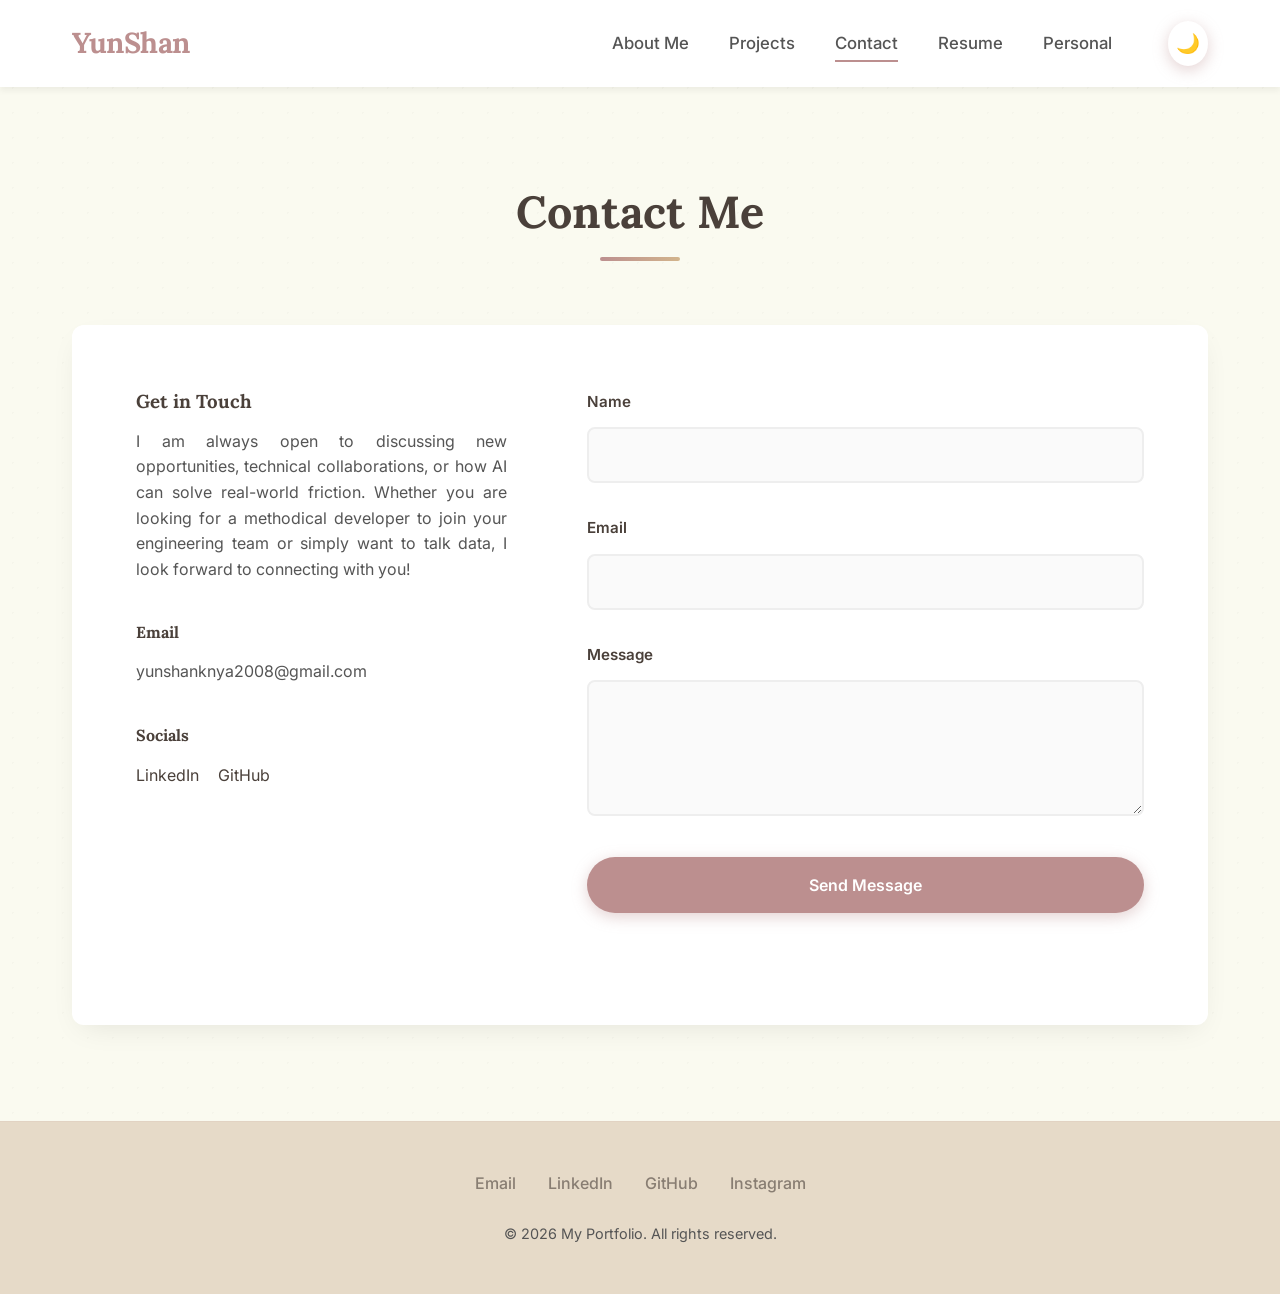
==== contact.html @ 9183bbd9 "linkchange" ====
<!DOCTYPE html>
<html lang="en">

<head>
    <meta charset="UTF-8">
    <meta name="viewport" content="width=device-width, initial-scale=1.0">
    <title>YunShan - Contact</title>
    <link rel="stylesheet" href="style.css">
    <link
        href="https://fonts.googleapis.com/css2?family=Inter:wght@400;500;600&family=Lora:wght@500;600;700&display=swap"
        rel="stylesheet">
    <script>
        (function () {
            const savedTheme = localStorage.getItem('theme');
            if (savedTheme === 'dark') {
                document.documentElement.setAttribute('data-theme', 'dark');
            }
        })();
    </script>
</head>

<body>
    <nav class="navbar">
        <div class="container navbar-container">
            <a href="index.html" class="navbar-logo">YunShan</a>

            <div class="navbar-toggle" id="mobile-menu">
                <span class="bar"></span>
                <span class="bar"></span>
                <span class="bar"></span>
            </div>

            <div class="navbar-menu">
                <a href="index.html" class="navbar-link">About Me</a>
                <a href="projects.html" class="navbar-link">Projects</a>
                <a href="contact.html" class="navbar-link active">Contact</a>
                <a href="resume.html" class="navbar-link">Resume</a>
                <a href="personal.html" class="navbar-link">Personal</a>
            </div>
        </div>
    </nav>

    <main>
        <div class="contact-page section">
            <div class="container">
                <h2 class="section-title">Contact Me</h2>

                <div class="contact-container">
                    <div class="contact-info">
                        <h3>Get in Touch</h3>
                        <p> I am always open to discussing new opportunities, technical collaborations, or how AI can
                            solve real-world friction.
                            Whether you are looking for a methodical developer to join your engineering team or simply
                            want to talk data, I look forward to connecting with you!
                        </p>

                        <div class="info-item">
                            <h4>Email</h4>
                            <p><a href="mailto:yunshanknya2008@gmail.com"
                                    style="color: inherit; text-decoration: none;">yunshanknya2008@gmail.com</a></p>
                        </div>

                        <div class="info-item">
                            <h4>Socials</h4>
                            <div class="social-links">
                                <a href="https://www.linkedin.com/in/yun-shan-knya-b879a43aa/"
                                    target="_blank">LinkedIn</a>
                                <a href="https://github.com/ys-yunshan" target="_blank">GitHub</a>
                            </div>
                        </div>
                    </div>

                    <form class="contact-form" action="#" method="POST">
                        <div class="form-group">
                            <label for="name">Name</label>
                            <input type="text" id="name" name="name" required>
                        </div>

                        <div class="form-group">
                            <label for="email">Email</label>
                            <input type="email" id="email" name="email" required>
                        </div>

                        <div class="form-group">
                            <label for="message">Message</label>
                            <textarea id="message" name="message" rows="5" required></textarea>
                        </div>

                        <button type="submit" class="btn">Send Message</button>
                        <div class="form-message" id="form-message"></div>
                    </form>
                </div>
            </div>
        </div>
    </main>

    <footer class="footer">
        <div class="container footer-container">
            <div class="footer-socials">
                <a href="mailto:yunshanknya2008@gmail.com" aria-label="Email">Email</a>
                <a href="https://www.linkedin.com/in/yun-shan-knya-b879a43aa/" target="_blank" rel="noopener noreferrer"
                    aria-label="LinkedIn">LinkedIn</a>
                <a href="https://github.com/ys-yunshan" target="_blank" rel="noopener noreferrer"
                    aria-label="GitHub">GitHub</a>
                <a href="https://www.instagram.com/ys_yunshan/" target="_blank" rel="noopener noreferrer"
                    aria-label="Instagram">Instagram</a>
            </div>
            <p class="footer-copy">&copy; 2026 My Portfolio. All rights reserved.</p>
        </div>
    </footer>

    <script src="script.js"></script>
</body>

</html>
---- style.css ----
/* Global Styles & Variables */
:root {
    --color-primary: #bc8f8f;
    /* Rosy Brown */
    --color-secondary: #e6dcd0;
    /* Muted Beige */
    --color-background: #fafaf0;
    /* Off-white/Cream */
    --color-text: #4a403a;
    /* Dark Brown/Charcoal */
    --color-accent: #d2b48c;
    /* Tan */
    --color-white: #ffffff;

    --font-main: 'Inter', system-ui, Avenir, Helvetica, Arial, sans-serif;
    --font-heading: 'Lora', Georgia, serif;

    --shadow-sm: 0 4px 6px rgba(0, 0, 0, 0.05);
    --shadow-md: 0 10px 30px -10px rgba(0, 0, 0, 0.1);
    --radius-sm: 8px;
    --radius-md: 12px;

    /* Semantic Component Colors */
    --color-navbar-bg: rgba(255, 255, 255, 0.95);
    --color-footer-bg: #e6dac8;
    --color-text-muted: #555555;

    --color-input-bg: #fafafa;
    --color-input-border: #eee;
}

[data-theme="dark"] {
    --color-primary: #bc8f8f;
    --color-secondary: #2d2d2d;
    --color-background: #1a1a1a;
    --color-text: #f0f0f0;
    --color-accent: #d2b48c;
    --color-white: #333333;
    --shadow-sm: 0 4px 6px rgba(0, 0, 0, 0.3);
    --shadow-md: 0 10px 30px -10px rgba(0, 0, 0, 0.5);

    /* Semantic Component Colors Dark */
    --color-navbar-bg: rgba(26, 26, 26, 0.95);
    --color-footer-bg: #2d2d2d;
    /* Matches secondary */
    --color-text-muted: #b0b0b0;

    --color-input-bg: #2d2d2d;
    --color-input-border: #444;
}

/* Autofill Hack */
input:-webkit-autofill,
input:-webkit-autofill:hover,
input:-webkit-autofill:focus,
input:-webkit-autofill:active {
    -webkit-box-shadow: 0 0 0 30px var(--color-input-bg) inset !important;
    -webkit-text-fill-color: var(--color-text) !important;
    transition: background-color 5000s ease-in-out 0s;
}

/* Theme Toggle Button */
.theme-toggle {
    background: none;
    border: none;
    cursor: pointer;
    padding: 0.5rem;
    color: var(--color-text);
    font-size: 1.2rem;
    display: flex;
    align-items: center;
    justify-content: center;
    border-radius: 50%;
    transition: background-color 0.3s ease, color 0.3s ease;
    margin-left: 1rem;
}

.theme-toggle:hover {
    background-color: rgba(188, 143, 143, 0.1);
    color: var(--color-primary);
}

* {
    box-sizing: border-box;
    margin: 0;
    padding: 0;
}

html {
    scroll-behavior: smooth;
}

body {
    font-family: var(--font-main);
    color: var(--color-text);
    line-height: 1.7;
    min-height: 100vh;
    display: flex;
    flex-direction: column;
    overflow-x: hidden;
    background-color: var(--color-background);
    background-image: radial-gradient(rgba(0, 0, 0, 0.02) 1px, transparent 1px);
    background-size: 25px 25px;
}

h1,
h2,
h3,
h4,
h5,
h6 {
    font-family: var(--font-heading);
    color: var(--color-text);
    margin-bottom: 1rem;
    line-height: 1.3;
}

a {
    text-decoration: none;
    color: inherit;
    transition: all 0.3s ease;
}

a:hover {
    color: var(--color-primary);
}

ul {
    list-style: none;
}

/* Animations */
@keyframes fadeIn {
    from {
        opacity: 0;
        transform: translateY(10px);
    }

    to {
        opacity: 1;
        transform: translateY(0);
    }
}

main {
    animation: fadeIn 0.6s ease-out forwards;
}

button,
.btn {
    cursor: pointer;
    border: 2px solid transparent;
    /* Reserve space for border to match outline variant */
    font-family: inherit;
    transition: all 0.3s cubic-bezier(0.4, 0, 0.2, 1);
    display: inline-block;
    background-color: var(--color-primary);
    color: var(--color-white);
    padding: 0.9rem 2rem;
    border-radius: 50px;
    /* Pill shape for modern look */
    font-weight: 600;
    font-size: 1rem;
    line-height: 1.5;
    /* Explicit line-height */
    box-shadow: 0 4px 15px rgba(188, 143, 143, 0.4);
    cursor: pointer;
    font-family: inherit;
    text-decoration: none;
    /* For safe measure on a tags */
}

/* Highlight Effect */
.highlight {
    position: relative;
    display: inline-block;
    z-index: 1;
}

.highlight::after {
    content: '';
    position: absolute;
    left: 0;
    bottom: 5px;
    /* Adjusted slightly */
    width: 100%;
    height: 8px;
    /* Slightly thicker for visibility */
    background: rgba(188, 143, 143, 0.4);
    /* Rosy brown with opacity */
    z-index: -1;
    border-radius: 4px;
    transform: skewX(-10deg);
    /* Slight skew for dynamism */
}

.btn:hover {
    background-color: #a07070;
    transform: translateY(-3px) scale(1.03);
    /* Added scale effect */
    box-shadow: 0 6px 20px rgba(188, 143, 143, 0.6);
}

.btn-outline {
    background-color: transparent;
    border: 2px solid var(--color-primary);
    color: var(--color-primary);
    box-shadow: none;
    display: block;
    width: 100%;
    box-sizing: border-box;
    text-align: center;
    margin-bottom: 1rem;
}

.btn-outline:hover {
    background-color: var(--color-primary);
    color: var(--color-white);
    transform: translateY(-3px);
}

.container {
    max-width: 1200px;
    margin: 0 auto;
    padding: 0 2rem;
}

.section {
    padding: 6rem 0;
    /* More breathing room */
}

.section-title {
    text-align: center;
    font-size: 2.8rem;
    margin-bottom: 4rem;
    position: relative;
    margin-left: auto;
    margin-right: auto;
    width: fit-content;
}

.section-title::after {
    content: '';
    display: block;
    margin: 15px auto 0;
    width: 80px;
    height: 4px;
    background: linear-gradient(90deg, var(--color-primary), var(--color-accent));
    border-radius: 2px;
}

/* Navbar */
/* Navbar */
.navbar {
    background-color: var(--color-navbar-bg);
    /* Slight transparency */
    backdrop-filter: blur(10px);
    /* Glassmorphism */
    box-shadow: var(--shadow-sm);
    position: sticky;
    top: 0;
    z-index: 1000;
    padding: 1.2rem 0;
    transition: all 0.3s ease;
}

.navbar-container {
    display: flex;
    justify-content: space-between;
    align-items: center;
}

.navbar-logo {
    font-family: var(--font-heading);
    font-size: 1.8rem;
    font-weight: 700;
    color: var(--color-primary);
    letter-spacing: -0.5px;
    transition: transform 0.3s ease;
    display: inline-block;
    /* Required for transform */
}

.navbar-logo:hover {
    transform: scale(1.05);
}

.navbar-menu {
    display: flex;
    gap: 2.5rem;
    align-items: center;
}

.navbar-link {
    font-weight: 500;
    position: relative;
    font-size: 1.05rem;
    color: var(--color-text-muted);
}

.navbar-link::after {
    content: '';
    position: absolute;
    width: 0;
    height: 2px;
    bottom: -4px;
    left: 0;
    background-color: var(--color-primary);
    transition: width 0.3s cubic-bezier(0.4, 0, 0.2, 1);
}

.navbar-link:hover {
    color: var(--color-primary);
}

.navbar-link:hover::after,
.navbar-link.active::after {
    width: 100%;
}

.navbar-toggle {
    display: none;
    flex-direction: column;
    cursor: pointer;
    gap: 6px;
}

.bar {
    width: 28px;
    height: 3px;
    background-color: var(--color-text);
    transition: all 0.3s ease;
    border-radius: 3px;
}

/* Mobile Menu */
@media (max-width: 768px) {
    .navbar-toggle {
        display: flex;
    }

    .navbar-menu {
        position: absolute;
        top: 100%;
        left: 0;
        width: 100%;
        background-color: var(--color-white);
        flex-direction: column;
        align-items: center;
        padding: 2.5rem 0;
        gap: 2rem;
        box-shadow: 0 10px 30px rgba(0, 0, 0, 0.1);
        display: none;
        animation: fadeIn 0.3s ease;
        border-top: 1px solid #eee;
    }

    .navbar-menu.active {
        display: flex;
    }
}

/* Footer */
.footer {
    background-color: var(--color-footer-bg);
    padding: 3rem 0;
    margin-top: auto;
    border-top: 1px solid rgba(188, 143, 143, 0.1);
}

.footer-container {
    display: flex;
    flex-direction: column;
    align-items: center;
    gap: 1.5rem;
}

.footer-socials {
    display: flex;
    gap: 2rem;
}

.footer-socials a {
    font-weight: 500;
    font-size: 1rem;
    opacity: 0.6;
}

.footer-socials a:hover {
    color: var(--color-primary);
    opacity: 1;
    transform: translateY(-2px);
}

.footer-copy {
    font-size: 0.9rem;
    color: var(--color-text-muted);
}

/* Page Specific: Home */
.hero {
    text-align: center;
    padding: 8rem 0;
    /* Default Light Gradient */
    background: linear-gradient(135deg, var(--color-secondary) 0%, #f4ebe0 100%);
}

[data-theme="dark"] .hero {
    /* Dark Gradient */
    background: linear-gradient(135deg, #2d2d2d 0%, #1a1a1a 100%);
}

.hero h1 {
    font-size: 4rem;
    margin-bottom: 1.5rem;
    letter-spacing: -1px;
    color: var(--color-text);
}

.highlight {
    color: var(--color-primary);
    position: relative;
    display: inline-block;
}

.hero-subtitle {
    font-size: 1.6rem;
    margin-bottom: 3rem;
    color: var(--color-text-muted);
    font-weight: 400;
}

.about-content {
    display: grid;
    grid-template-columns: 1.2fr 1fr;
    gap: 5rem;
    align-items: center;
}

.about-text {
    font-size: 1.1rem;
    color: var(--color-text-muted);
    line-height: 1.8;
    text-align: justify;
}

.skills-container {
    background-color: var(--color-white);
    padding: 2.5rem;
    border-radius: var(--radius-md);
    box-shadow: var(--shadow-md);
    border: 1px solid rgba(0, 0, 0, 0.02);
    transition: transform 0.3s ease;
}

.skills-container:hover {
    transform: translateY(-5px);
}

.skills-container h3 {
    margin-bottom: 1.5rem;
    color: var(--color-primary);
    font-size: 1.4rem;
    border-bottom: 2px solid #f0f0f0;
    padding-bottom: 1rem;
}

.skills-list li {
    margin-bottom: 1rem;
    padding-left: 2rem;
    position: relative;
    font-weight: 500;
    color: var(--color-text);
}

.skills-list li::before {
    content: '→';
    color: var(--color-primary);
    font-weight: bold;
    position: absolute;
    left: 0;
    transition: transform 0.3s ease;
}

.skills-list li:hover::before {
    transform: translateX(5px);
}

/* Page Specific: Project Detail View */
.project-detail {
    background-color: var(--color-white);
    border-radius: var(--radius-md);
    box-shadow: var(--shadow-md);
    padding: 4rem;
    max-width: 1000px;
    margin: 0 auto;
}

.project-header {
    text-align: center;
    margin-bottom: 3rem;
}

.project-header h3 {
    font-size: 2.5rem;
    color: var(--color-primary);
    margin-bottom: 0.8rem;
}

.project-subtitle {
    font-size: 1.3rem;
    color: var(--color-text-muted);
    margin-bottom: 2rem;
}

.project-tags {
    display: flex;
    flex-wrap: wrap;
    justify-content: center;
    gap: 0.8rem;
}

.tag {
    background-color: rgba(230, 220, 208, 0.5);
    color: var(--color-text);
    padding: 0.4rem 1rem;
    border-radius: 50px;
    font-size: 0.9rem;
    font-weight: 500;
    border: 1px solid rgba(188, 143, 143, 0.2);
}

.project-showcase {
    margin-bottom: 3.5rem;
    border-radius: var(--radius-md);
    overflow: hidden;
    border: 1px solid #eee;
    box-shadow: var(--shadow-sm);
}

.project-image-placeholder {
    width: 100%;
    height: 450px;
    background-color: #f8f8f8;
    background-image: radial-gradient(#e0e0e0 1px, transparent 1px);
    background-size: 20px 20px;
    display: flex;
    align-items: center;
    justify-content: center;
    font-size: 1.5rem;
    color: #999;
}

.project-image {
    width: 100%;
    height: auto;
    display: block;
    object-fit: cover;
}

.project-info {
    display: grid;
    grid-template-columns: 2fr 1fr;
    gap: 4rem;
}

.project-description h4 {
    color: var(--color-primary);
    margin-bottom: 1.2rem;
    font-size: 1.2rem;
    position: relative;
    display: inline-block;
}

.project-description p {
    margin-bottom: 1.5rem;
    color: var(--color-text-muted);
    font-size: 1.05rem;
    text-align: justify;
}

.feature-list li,
.role-list li,
.impact-list li {
    margin-bottom: 0.8rem;
    line-height: 1.6;
    padding-left: 1.5rem;
    position: relative;
    color: var(--color-text-muted);
    text-align: justify;
}

.feature-list li::before,
.role-list li::before,
.impact-list li::before {
    content: '•';
    color: var(--color-primary);
    font-weight: bold;
    font-size: 1.2rem;
    position: absolute;
    left: 0;
    top: -2px;
}

.challenge-item {
    background-color: #fafaf0;
    padding: 1.5rem;
    border-radius: 8px;
    margin-bottom: 1.5rem;
    border-left: 4px solid var(--color-primary);
}

.challenge-item h5 {
    font-size: 1.1rem;
    margin-bottom: 0.5rem;
    color: var(--color-text);
}

.challenge-item p {
    margin-bottom: 0.5rem;
    font-size: 0.95rem;
    text-align: justify;
}

.challenge-item p:last-child {
    margin-bottom: 0;
}

.sidebar-item {
    margin-bottom: 2.5rem;
}

.sidebar-item h4 {
    font-size: 0.9rem;
    text-transform: uppercase;
    letter-spacing: 1.5px;
    color: #999;
    margin-bottom: 0.8rem;
}

.sidebar-item p {
    font-weight: 600;
    font-size: 1.1rem;
}

/* Page Specific: Contact */
.contact-container {
    display: grid;
    grid-template-columns: 1fr 1.5fr;
    gap: 5rem;
    background-color: var(--color-white);
    padding: 4rem;
    border-radius: var(--radius-md);
    box-shadow: var(--shadow-md);
}

.contact-info p {
    margin-bottom: 2rem;
    line-height: 1.6;
    color: var(--color-text-muted);
    text-align: justify;
}

.info-item {
    margin-top: 2.5rem;
}

.contact-label {
    display: block;
    font-size: 0.9rem;
    text-transform: uppercase;
    letter-spacing: 1px;
    color: var(--color-text-muted);
    margin-bottom: 0.5rem;
}

.contact-value {
    font-size: 1.2rem;
    font-weight: 500;
}

.social-links {
    display: flex;
    gap: 1.2rem;
}

.contact-form {
    display: flex;
    flex-direction: column;
}

.form-group {
    margin-bottom: 2rem;
}

.form-group label {
    display: block;
    margin-bottom: 0.8rem;
    font-weight: 600;
    font-size: 0.95rem;
}

input,
textarea {
    width: 100%;
    padding: 1rem;
    border: 2px solid var(--color-input-border);
    border-radius: var(--radius-sm);
    font-family: inherit;
    font-size: 1rem;
    background-color: var(--color-input-bg);
    color: var(--color-text);
    transition: all 0.3s ease;
}

input:focus,
textarea:focus {
    outline: none;
    border-color: var(--color-primary);
    background-color: var(--color-white);
    box-shadow: 0 0 0 4px rgba(188, 143, 143, 0.1);
}

.form-message {
    margin-top: 1.5rem;
    font-size: 1rem;
    font-weight: 500;
    min-height: 1.5rem;
    transition: all 0.3s ease;
}

.form-message.success {
    color: #2e7d32;
    background-color: #e8f5e9;
    padding: 1rem;
    border-radius: 4px;
    border: 1px solid #c8e6c9;
}

.form-message.error {
    color: #c62828;
    background-color: #ffebee;
    padding: 1rem;
    border-radius: 4px;
    border: 1px solid #ffcdd2;
}

.form-message.loading {
    color: var(--color-primary);
}

/* Page Specific: Resume */
.resume-container {
    max-width: 900px;
    margin: 0 auto;
    text-align: center;
}

.resume-preview {
    margin: 3rem auto;
    background-color: var(--color-white);
    box-shadow: 0 10px 30px rgba(0, 0, 0, 0.1);
    border-radius: 4px;
    /* Paper-like corners */
    overflow: hidden;
    padding: 4rem;
    text-align: justify;
    max-width: 800px;
    border: 1px solid #eee;
}

.resume-header {
    border-bottom: 2px solid var(--color-primary);
    padding-bottom: 2rem;
    margin-bottom: 2.5rem;
    text-align: center;
}

.resume-header h1 {
    font-size: 2.5rem;
    color: var(--color-primary);
    margin-bottom: 0.5rem;
    font-family: var(--font-heading);
}

.resume-title {
    font-size: 1.1rem;
    color: var(--color-text-muted);
    margin-bottom: 1rem;
    font-weight: 500;
}

.resume-contact {
    font-size: 0.95rem;
    color: var(--color-text-muted);
}

.resume-section {
    margin-bottom: 2.5rem;
}

.resume-section h3 {
    font-size: 1.4rem;
    color: var(--color-text);
    margin-bottom: 1.2rem;
    text-transform: uppercase;
    letter-spacing: 1px;
}

.resume-item {
    margin-bottom: 1.2rem;
}

.resume-item h4 {
    font-size: 1.1rem;
    font-weight: 600;
    color: var(--color-text);
}


.hobby-item {
    margin-bottom: 1.5rem;
}

.hobby-item h4 {
    font-size: 1.1rem;
    color: var(--color-primary);
    margin-bottom: 0.5rem;
}

.hobby-item p {
    font-size: 1rem;
    color: var(--color-text-muted);
    line-height: 1.6;
    text-align: justify;
}

.resume-actions p {
    margin-bottom: 1.5rem;
    color: var(--color-text-muted);
}

.resume-placeholder {
    height: 500px;
    background-color: var(--color-white);
    display: flex;
    align-items: center;
    justify-content: center;
    color: #888;
    font-weight: 500;
}

.resume-summary {
    text-align: left;
    background-color: var(--color-white);
    padding: 3rem;
    border-radius: var(--radius-md);
    box-shadow: var(--shadow-md);
    margin-top: 3rem;
}

.resume-summary h3 {
    color: var(--color-primary);
    margin-bottom: 2rem;
    border-bottom: 2px solid #f0f0f0;
    padding-bottom: 1rem;
}

.summary-item {
    margin-bottom: 2rem;
}

/* Page Specific: Personal */
.personal-grid {
    display: grid;
    grid-template-columns: repeat(auto-fit, minmax(320px, 1fr));
    gap: 3rem;
}

.personal-item {
    background-color: var(--color-white);
    padding: 2.5rem;
    border-radius: var(--radius-md);
    box-shadow: var(--shadow-md);
    transition: transform 0.3s ease;
}

.personal-item h3 {
    color: var(--color-primary);
    margin-bottom: 2rem;
    padding-bottom: 1rem;
    border-bottom: 2px solid #f0f0f0;
    font-size: 1.4rem;
}

.personal-item:hover {
    transform: translateY(-5px);
}

.personal-item h3 {
    color: var(--color-primary);
    margin-bottom: 1.2rem;
}

.cca-list>h4 {
    margin-top: 1.5rem;
    margin-bottom: 1rem;
    color: var(--color-text);
    font-size: 1.1rem;
}

.personal-img-placeholder {
    width: 100%;
    height: 250px;
    /* Increased height slightly for better visibility */
    background-color: #f4ebe0;
    margin-top: 1.5rem;
    display: flex;
    align-items: center;
    justify-content: center;
    color: #888;
    border-radius: var(--radius-sm);
    overflow: hidden;
    position: relative;
}

.personal-img-placeholder img {
    width: 100%;
    height: 100%;
    object-fit: cover;
    display: block;
}

@media (max-width: 768px) {
    .hero h1 {
        font-size: 2.8rem;
    }

    .section {
        padding: 4rem 0;
    }

    .about-content,
    .contact-container,
    .project-info {
        grid-template-columns: 1fr;
        gap: 3rem;
    }

    .project-detail,
    .contact-container {
        padding: 2rem;
    }

}

/* Back to Top Button */
#backToTopBtn {
    position: fixed;
    bottom: 2rem;
    right: 2rem;
    background-color: var(--color-primary);
    color: var(--color-white);
    width: 3.5rem;
    height: 3.5rem;
    border-radius: 50px;
    /* Matched to standard .btn border-radius */
    border: none;
    cursor: pointer;
    display: flex;
    align-items: center;
    justify-content: center;
    font-size: 1.5rem;
    box-shadow: 0 4px 15px rgba(0, 0, 0, 0.2);
    opacity: 0;
    visibility: hidden;
    transform: translateY(20px);
    transition: all 0.3s cubic-bezier(0.4, 0, 0.2, 1);
    z-index: 1000;
}

#backToTopBtn.visible {
    opacity: 1;
    visibility: visible;
    transform: translateY(0);
}

#backToTopBtn:hover {
    background-color: #a07070;
    transform: translateY(-5px);
    box-shadow: 0 6px 20px rgba(188, 143, 143, 0.4);
}

#backToTopBtn:active {
    transform: translateY(-2px);
}

/* Scroll Reveal Animation */
.section {
    opacity: 0;
    transform: translateY(30px);
    transition: all 0.8s ease;
}

.section.visible {
    opacity: 1;
    transform: translateY(0);
}
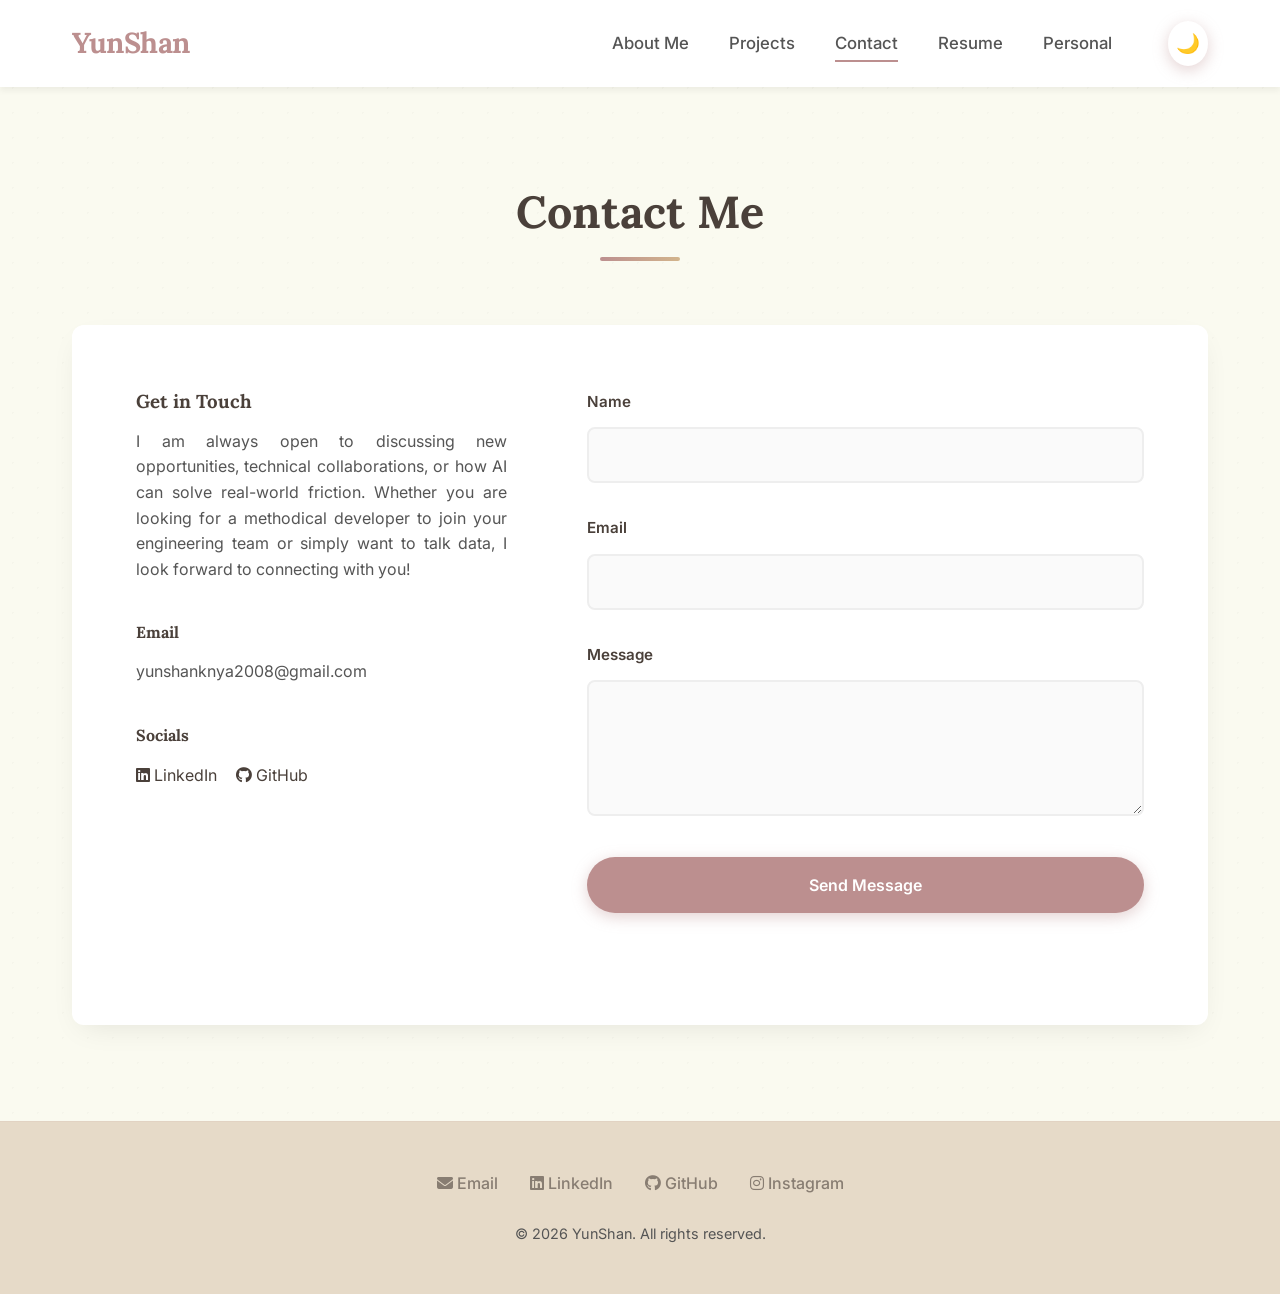
==== commit d7197a85: "logoadd" ====
--- a/contact.html
+++ b/contact.html
@@ -9,6 +9,7 @@
     <link
         href="https://fonts.googleapis.com/css2?family=Inter:wght@400;500;600&family=Lora:wght@500;600;700&display=swap"
         rel="stylesheet">
+    <link rel="stylesheet" href="https://cdnjs.cloudflare.com/ajax/libs/font-awesome/6.4.0/css/all.min.css">
     <script>
         (function () {
             const savedTheme = localStorage.getItem('theme');
@@ -63,9 +64,10 @@
                         <div class="info-item">
                             <h4>Socials</h4>
                             <div class="social-links">
-                                <a href="https://www.linkedin.com/in/yun-shan-knya-b879a43aa/"
-                                    target="_blank">LinkedIn</a>
-                                <a href="https://github.com/ys-yunshan" target="_blank">GitHub</a>
+                                <a href="https://www.linkedin.com/in/yun-shan-knya-b879a43aa/" target="_blank"><i
+                                        class="fab fa-linkedin"></i> LinkedIn</a>
+                                <a href="https://github.com/ys-yunshan" target="_blank"><i class="fab fa-github"></i>
+                                    GitHub</a>
                             </div>
                         </div>
                     </div>
@@ -97,15 +99,15 @@
     <footer class="footer">
         <div class="container footer-container">
             <div class="footer-socials">
-                <a href="mailto:yunshanknya2008@gmail.com" aria-label="Email">Email</a>
+                <a href="mailto:yunshanknya2008@gmail.com" aria-label="Email"><i class="fas fa-envelope"></i> Email</a>
                 <a href="https://www.linkedin.com/in/yun-shan-knya-b879a43aa/" target="_blank" rel="noopener noreferrer"
-                    aria-label="LinkedIn">LinkedIn</a>
-                <a href="https://github.com/ys-yunshan" target="_blank" rel="noopener noreferrer"
-                    aria-label="GitHub">GitHub</a>
+                    aria-label="LinkedIn"><i class="fab fa-linkedin"></i> LinkedIn</a>
+                <a href="https://github.com/ys-yunshan" target="_blank" rel="noopener noreferrer" aria-label="GitHub"><i
+                        class="fab fa-github"></i> GitHub</a>
                 <a href="https://www.instagram.com/ys_yunshan/" target="_blank" rel="noopener noreferrer"
-                    aria-label="Instagram">Instagram</a>
+                    aria-label="Instagram"><i class="fab fa-instagram"></i> Instagram</a>
             </div>
-            <p class="footer-copy">&copy; 2026 My Portfolio. All rights reserved.</p>
+            <p class="footer-copy">&copy; 2026 YunShan. All rights reserved.</p>
         </div>
     </footer>
 
